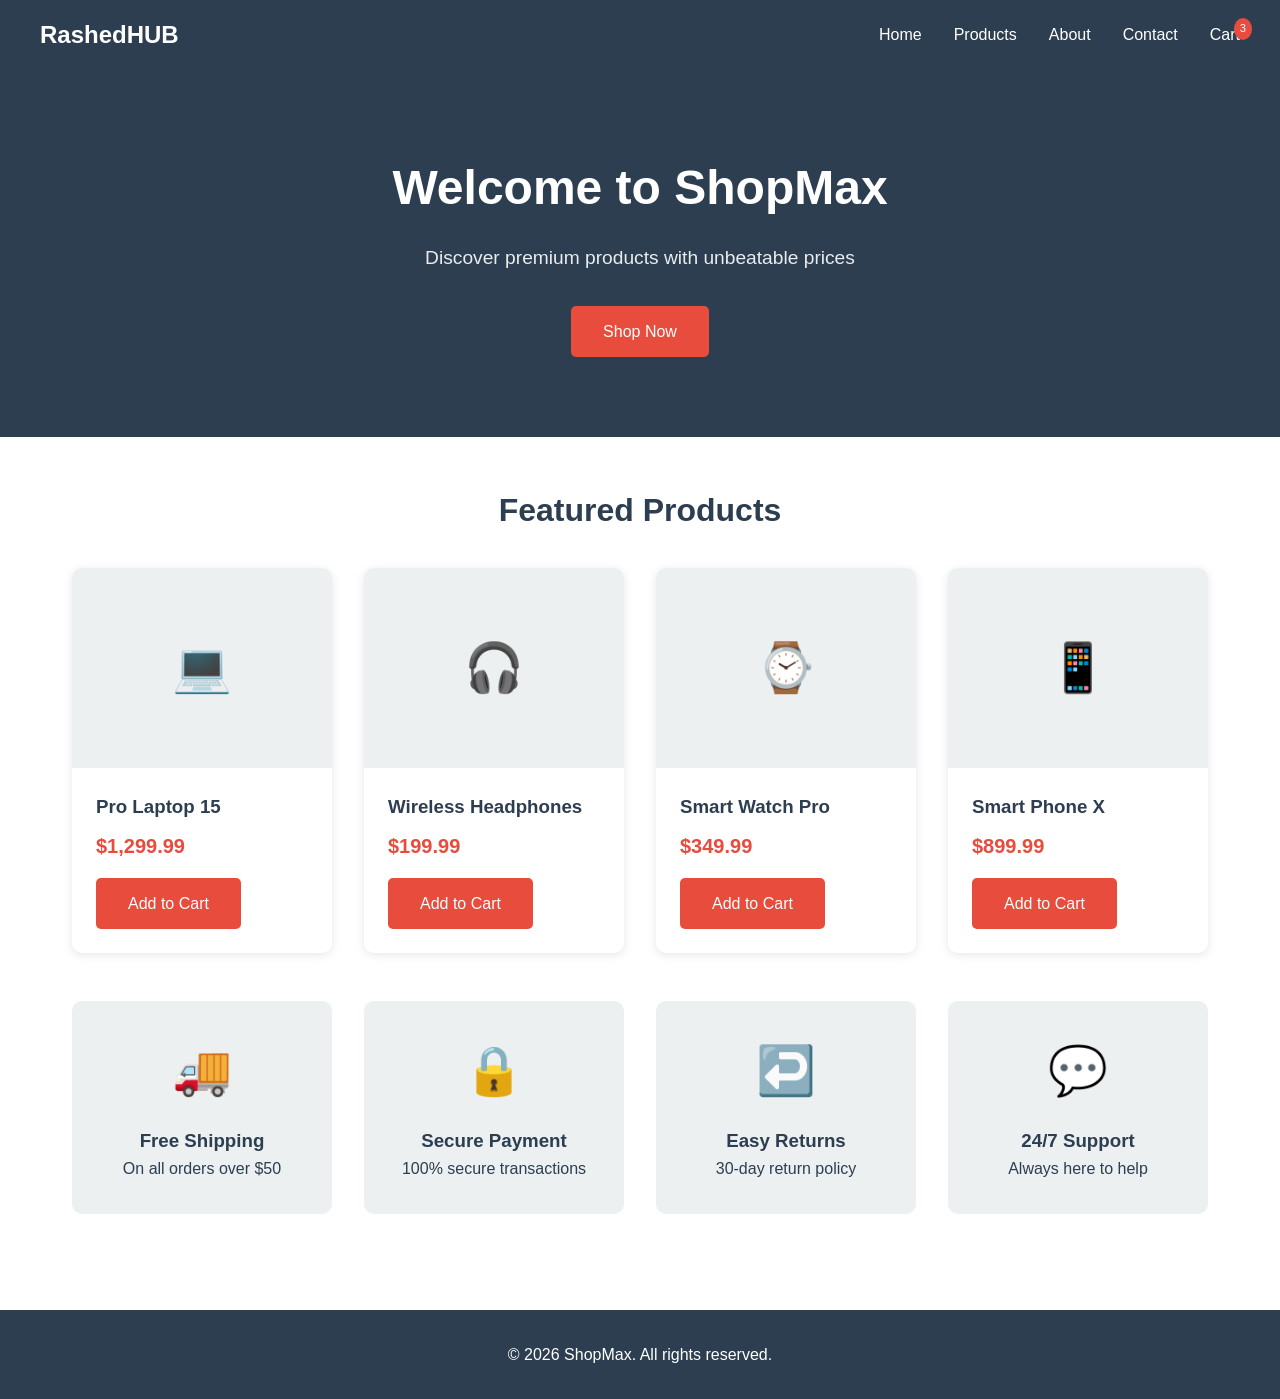
==== index.html @ 18eaade7 "first commit" ====
<!DOCTYPE html>
<html lang="en">
<head>
    <meta charset="UTF-8">
    <meta name="viewport" content="width=device-width, initial-scale=1.0">
    <title>ShopMax - Premium E-commerce</title>
    <link rel="stylesheet" href="index.css">
</head>
<body>
    <header>
        <nav>
            <a href="index.html" class="logo">RashedHUB</a>
            <ul class="nav-links">
                <li><a href="index.html">Home</a></li>
                <li><a href="products.html">Products</a></li>
                <li><a href="about.html">About</a></li>
                <li><a href="contact.html">Contact</a></li>
                <li><a href="cart.html" class="cart-icon">Cart <span class="cart-count">3</span></a></li>
            </ul>
        </nav>
    </header>

    <section class="hero">
        <h1>Welcome to ShopMax</h1>
        <p>Discover premium products with unbeatable prices</p>
        <a href="products.html" class="btn">Shop Now</a>
    </section>

    <section class="container">
        <h2 class="section-title">Featured Products</h2>
        <div class="products-grid">
            <div class="product-card">
                <div class="product-image">💻</div>
                <div class="product-info">
                    <h3>Pro Laptop 15</h3>
                    <p class="price">$1,299.99</p>
                    <a href="cart.html" class="btn">Add to Cart</a>
                </div>
            </div>
            <div class="product-card">
                <div class="product-image">🎧</div>
                <div class="product-info">
                    <h3>Wireless Headphones</h3>
                    <p class="price">$199.99</p>
                    <a href="cart.html" class="btn">Add to Cart</a>
                </div>
            </div>
            <div class="product-card">
                <div class="product-image">⌚</div>
                <div class="product-info">
                    <h3>Smart Watch Pro</h3>
                    <p class="price">$349.99</p>
                    <a href="cart.html" class="btn">Add to Cart</a>
                </div>
            </div>
            <div class="product-card">
                <div class="product-image">📱</div>
                <div class="product-info">
                    <h3>Smart Phone X</h3>
                    <p class="price">$899.99</p>
                    <a href="cart.html" class="btn">Add to Cart</a>
                </div>
            </div>
        </div>

        <div class="features">
            <div class="feature-card">
                <div class="icon">🚚</div>
                <h3>Free Shipping</h3>
                <p>On all orders over $50</p>
            </div>
            <div class="feature-card">
                <div class="icon">🔒</div>
                <h3>Secure Payment</h3>
                <p>100% secure transactions</p>
            </div>
            <div class="feature-card">
                <div class="icon">↩️</div>
                <h3>Easy Returns</h3>
                <p>30-day return policy</p>
            </div>
            <div class="feature-card">
                <div class="icon">💬</div>
                <h3>24/7 Support</h3>
                <p>Always here to help</p>
            </div>
        </div>
    </section>

    <footer>
        <p>&copy; 2026 ShopMax. All rights reserved.</p>
    </footer>
</body>
</html>
---- index.css ----
* {
    margin: 0;
    padding: 0;
    box-sizing: border-box;
}

:root {
    --primary: #2c3e50;
    --secondary: #e74c3c;
    --light: #ecf0f1;
    --dark: #2c3e50;
    --gray: #95a5a6;
}

body {
    font-family: 'Segoe UI', Tahoma, Geneva, Verdana, sans-serif;
    line-height: 1.6;
    color: var(--dark);
}

a {
    text-decoration: none;
    color: inherit;
}

header {
    background: var(--primary);
    color: white;
    padding: 1rem 2rem;
    position: sticky;
    top: 0;
    z-index: 100;
}

nav {
    display: flex;
    justify-content: space-between;
    align-items: center;
    max-width: 1200px;
    margin: 0 auto;
}

.logo {
    font-size: 1.5rem;
    font-weight: bold;
}

.nav-links {
    display: flex;
    list-style: none;
    gap: 2rem;
}

.nav-links a:hover {
    color: var(--secondary);
    transition: 0.3s;
}

.cart-icon {
    position: relative;
}

.cart-count {
    position: absolute;
    top: -8px;
    right: -12px;
    background: var(--secondary);
    color: white;
    font-size: 0.7rem;
    padding: 2px 6px;
    border-radius: 50%;
}

.hero {
    background: linear-gradient(135deg, var(--primary) 0%, var(--dark) 100%);
    color: white;
    text-align: center;
    padding: 5rem 2rem;
}

.hero h1 {
    font-size: 3rem;
    margin-bottom: 1rem;
}

.hero p {
    font-size: 1.2rem;
    margin-bottom: 2rem;
    opacity: 0.9;
}

.btn {
    display: inline-block;
    background: var(--secondary);
    color: white;
    padding: 0.8rem 2rem;
    border-radius: 5px;
    transition: 0.3s;
    border: none;
    cursor: pointer;
    font-size: 1rem;
}

.btn:hover {
    background: #c0392b;
    transform: translateY(-2px);
}

.container {
    max-width: 1200px;
    margin: 0 auto;
    padding: 3rem 2rem;
}

.section-title {
    text-align: center;
    font-size: 2rem;
    margin-bottom: 2rem;
    color: var(--primary);
}

.products-grid {
    display: grid;
    grid-template-columns: repeat(auto-fit, minmax(250px, 1fr));
    gap: 2rem;
}

.product-card {
    background: white;
    border-radius: 10px;
    box-shadow: 0 2px 10px rgba(0,0,0,0.1);
    overflow: hidden;
    transition: 0.3s;
}

.product-card:hover {
    transform: translateY(-5px);
    box-shadow: 0 5px 20px rgba(0,0,0,0.15);
}

.product-image {
    width: 100%;
    height: 200px;
    background: var(--light);
    display: flex;
    align-items: center;
    justify-content: center;
    font-size: 3rem;
    color: var(--gray);
}

.product-info {
    padding: 1.5rem;
}

.product-info h3 {
    margin-bottom: 0.5rem;
}

.product-info .price {
    font-size: 1.25rem;
    color: var(--secondary);
    font-weight: bold;
    margin-bottom: 1rem;
}

.features {
    display: grid;
    grid-template-columns: repeat(auto-fit, minmax(250px, 1fr));
    gap: 2rem;
    margin-top: 3rem;
}

.feature-card {
    text-align: center;
    padding: 2rem;
    background: var(--light);
    border-radius: 10px;
}

.feature-card .icon {
    font-size: 3rem;
    margin-bottom: 1rem;
}

footer {
    background: var(--dark);
    color: white;
    text-align: center;
    padding: 2rem;
    margin-top: 3rem;
}

.form-group {
    margin-bottom: 1.5rem;
}

.form-group label {
    display: block;
    margin-bottom: 0.5rem;
    font-weight: 500;
}

.form-group input,
.form-group textarea {
    width: 100%;
    padding: 0.8rem;
    border: 1px solid #ddd;
    border-radius: 5px;
    font-size: 1rem;
}

.form-group textarea {
    height: 150px;
    resize: vertical;
}

.page-header {
    background: var(--primary);
    color: white;
    padding: 3rem 2rem;
    text-align: center;
}

.page-header h1 {
    font-size: 2.5rem;
    margin-bottom: 0.5rem;
}

.about-content {
    display: grid;
    grid-template-columns: 1fr 1fr;
    gap: 3rem;
    align-items: center;
}

.about-image {
    width: 100%;
    height: 300px;
    background: var(--light);
    border-radius: 10px;
    display: flex;
    align-items: center;
    justify-content: center;
    font-size: 5rem;
    color: var(--gray);
}

.team-grid {
    display: grid;
    grid-template-columns: repeat(auto-fit, minmax(200px, 1fr));
    gap: 2rem;
    margin-top: 3rem;
}

.team-member {
    text-align: center;
    padding: 2rem;
    background: var(--light);
    border-radius: 10px;
}

.team-member .avatar {
    width: 100px;
    height: 100px;
    background: var(--primary);
    border-radius: 50%;
    margin: 0 auto 1rem;
    display: flex;
    align-items: center;
    justify-content: center;
    font-size: 2rem;
    color: white;
}

.cart-table {
    width: 100%;
    border-collapse: collapse;
    margin-bottom: 2rem;
}

.cart-table th,
.cart-table td {
    padding: 1rem;
    text-align: left;
    border-bottom: 1px solid #ddd;
}

.cart-table th {
    background: var(--light);
    font-weight: 600;
}

.cart-summary {
    text-align: right;
    padding: 2rem;
    background: var(--light);
    border-radius: 10px;
}

.cart-summary h3 {
    margin-bottom: 1rem;
}

.contact-grid {
    display: grid;
    grid-template-columns: 1fr 1fr;
    gap: 3rem;
}

.contact-info {
    padding: 2rem;
    background: var(--light);
    border-radius: 10px;
}

.contact-item {
    display: flex;
    align-items: center;
    gap: 1rem;
    margin-bottom: 1.5rem;
}

.contact-item .icon {
    font-size: 1.5rem;
    width: 40px;
}

.contact-form {
    padding: 2rem;
}

@media (max-width: 768px) {
    .nav-links {
        gap: 1rem;
        font-size: 0.9rem;
    }
    
    .hero h1 {
        font-size: 2rem;
    }
    
    .about-content,
    .contact-grid {
        grid-template-columns: 1fr;
    }
    
    .cart-table {
        font-size: 0.85rem;
    }
    
    .cart-table th,
    .cart-table td {
        padding: 0.5rem;
    }
}
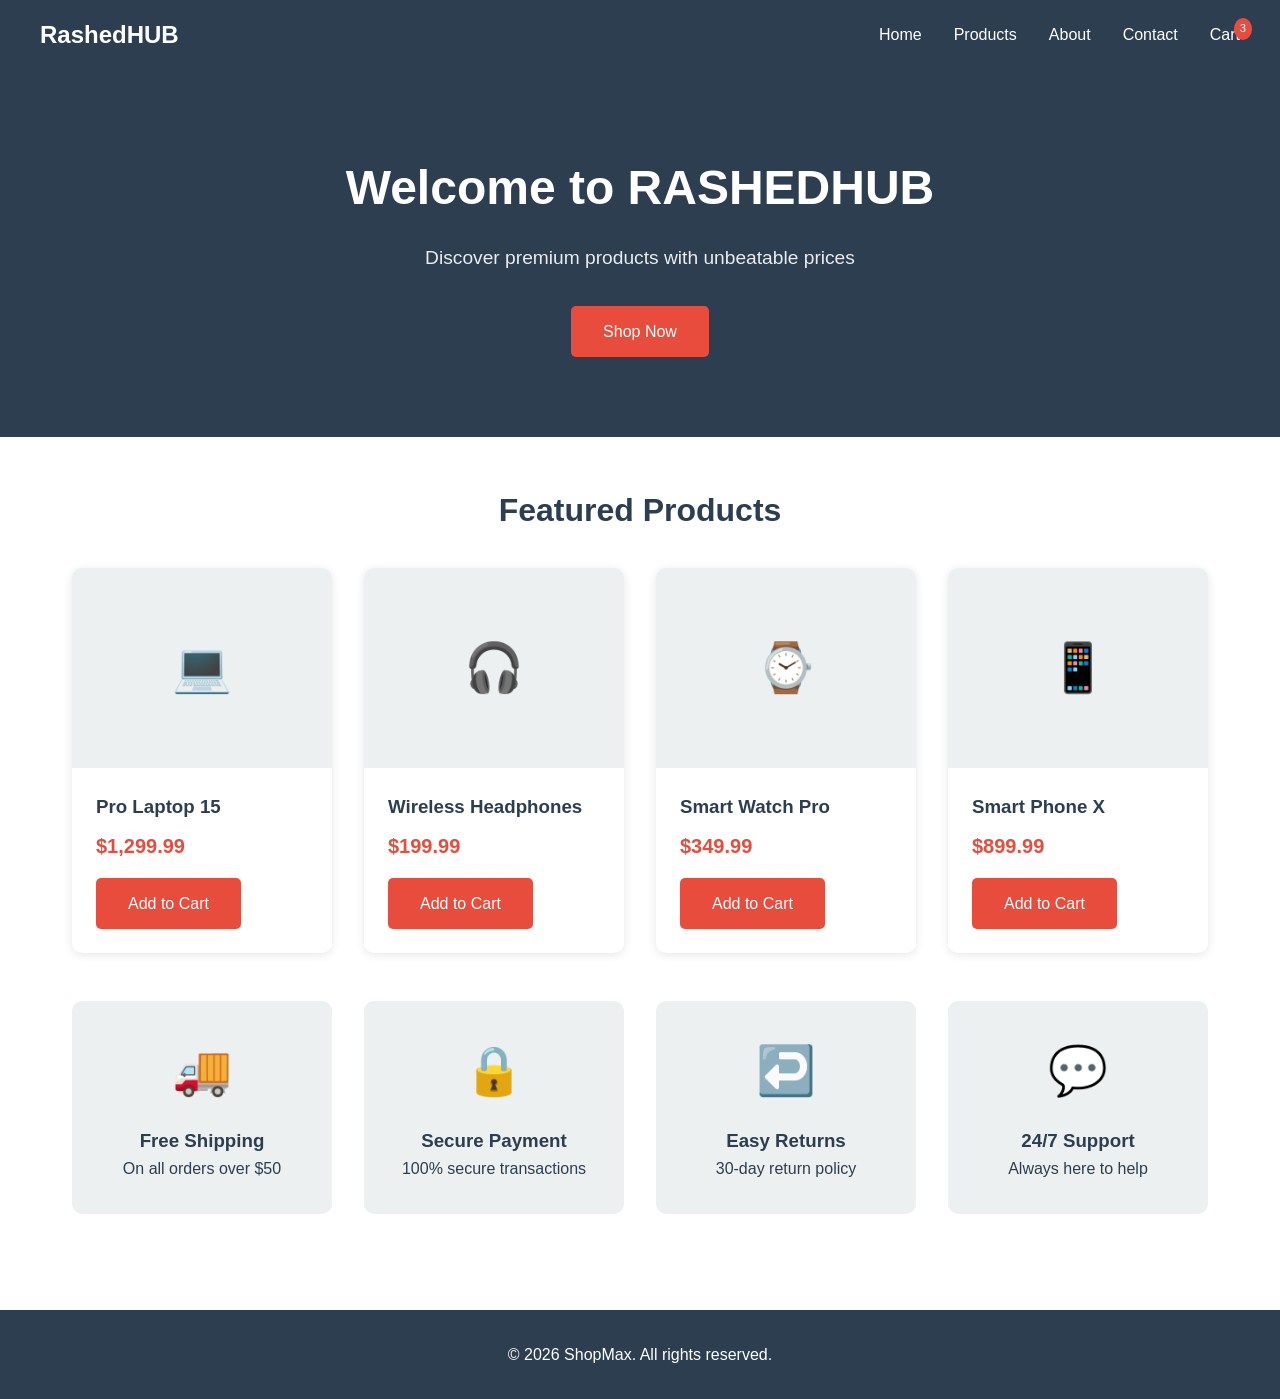
==== commit 5410407f: "updated" ====
--- a/index.html
+++ b/index.html
@@ -21,7 +21,7 @@
     </header>
 
     <section class="hero">
-        <h1>Welcome to ShopMax</h1>
+        <h1>Welcome to RASHEDHUB</h1>
         <p>Discover premium products with unbeatable prices</p>
         <a href="products.html" class="btn">Shop Now</a>
     </section>
